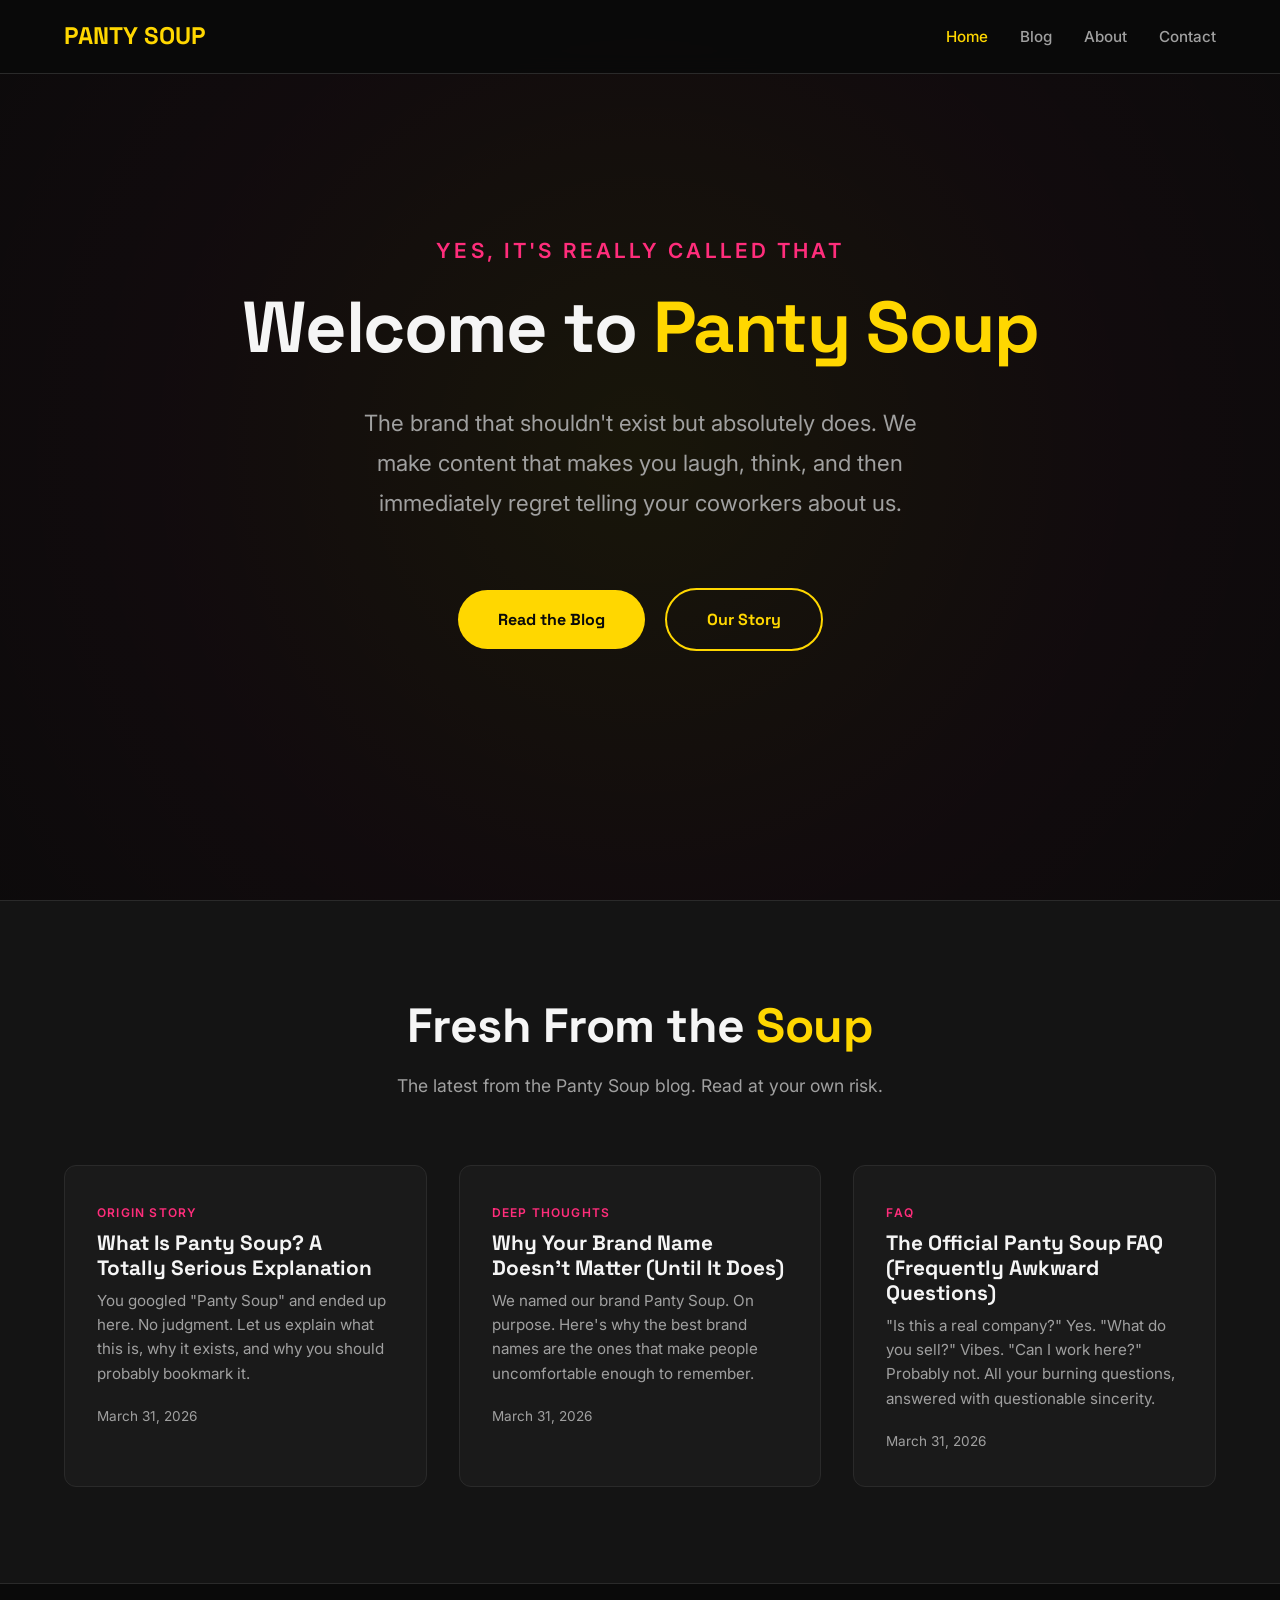
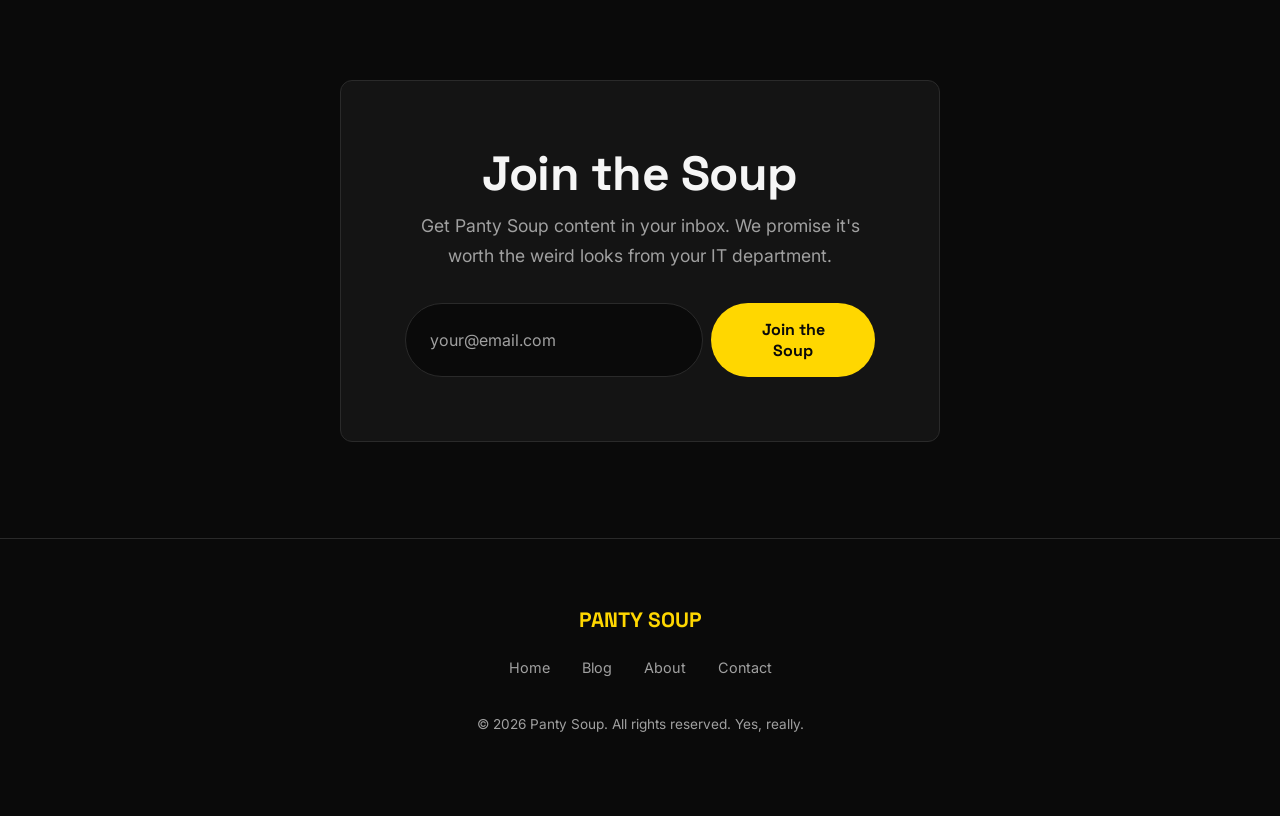
==== index.html @ 55fd9676 "Initial launch: Panty Soup brand site with homepage, about, blog, 3 seed posts, SEO infrastructure" ====
<!DOCTYPE html>
<html lang="en">
<head>
  <meta charset="UTF-8">
  <meta name="viewport" content="width=device-width, initial-scale=1.0">
  <title>Panty Soup — The Internet's Most Unhinged Brand</title>
  <meta name="description" content="Panty Soup is the brand that shouldn't exist but absolutely does. Comedy, chaos, and content that makes you question everything. Welcome to the soup.">
  <meta name="keywords" content="panty soup, comedy brand, funny content, humor, absurdist comedy, memes">
  <link rel="canonical" href="https://pantysoup.co/">

  <!-- OpenGraph -->
  <meta property="og:title" content="Panty Soup — The Internet's Most Unhinged Brand">
  <meta property="og:description" content="The brand that shouldn't exist but absolutely does. Comedy, chaos, and content that makes you question everything.">
  <meta property="og:url" content="https://pantysoup.co/">
  <meta property="og:type" content="website">
  <meta property="og:site_name" content="Panty Soup">

  <!-- Twitter Card -->
  <meta name="twitter:card" content="summary_large_image">
  <meta name="twitter:title" content="Panty Soup — The Internet's Most Unhinged Brand">
  <meta name="twitter:description" content="The brand that shouldn't exist but absolutely does. Comedy, chaos, and content that makes you question everything.">

  <!-- Fonts -->
  <link rel="preconnect" href="https://fonts.googleapis.com">
  <link rel="preconnect" href="https://fonts.gstatic.com" crossorigin>
  <link href="https://fonts.googleapis.com/css2?family=Inter:wght@400;500;600&family=Space+Grotesk:wght@500;700&display=swap" rel="stylesheet">

  <link rel="stylesheet" href="styles.css">
</head>
<body>

  <!-- Navigation -->
  <nav class="nav" aria-label="Main navigation">
    <div class="container nav__inner">
      <a href="/" class="nav__logo" aria-label="Panty Soup Home">PANTY SOUP</a>
      <ul class="nav__links">
        <li><a href="/" class="active">Home</a></li>
        <li><a href="/blog/">Blog</a></li>
        <li><a href="/about.html">About</a></li>
        <li><a href="/contact.html">Contact</a></li>
      </ul>
      <button class="nav__hamburger" aria-label="Toggle navigation menu" aria-expanded="false">
        <span></span>
        <span></span>
        <span></span>
      </button>
    </div>
  </nav>

  <!-- Hero -->
  <section class="hero">
    <div class="container hero__content">
      <p class="hero__tagline">Yes, it's really called that</p>
      <h1 class="hero__title">Welcome to <span class="highlight">Panty Soup</span></h1>
      <p class="hero__subtitle">
        The brand that shouldn't exist but absolutely does.
        We make content that makes you laugh, think, and then immediately
        regret telling your coworkers about us.
      </p>
      <a href="/blog/" class="btn btn--primary">Read the Blog</a>
      <a href="/about.html" class="btn btn--outline" style="margin-left: 1rem;">Our Story</a>
    </div>
  </section>

  <!-- Featured Posts -->
  <section class="featured">
    <div class="container">
      <div class="featured__header">
        <h2>Fresh From the <span class="highlight">Soup</span></h2>
        <p class="text-muted mt-sm">The latest from the Panty Soup blog. Read at your own risk.</p>
      </div>
      <div class="blog-grid">

        <article class="blog-card">
          <div class="blog-card__content">
            <span class="blog-card__tag">Origin Story</span>
            <h3 class="blog-card__title">
              <a href="/blog/what-is-panty-soup.html">What Is Panty Soup? A Totally Serious Explanation</a>
            </h3>
            <p class="blog-card__excerpt">
              You googled "Panty Soup" and ended up here. No judgment. Let us explain what this is, why it exists, and why you should probably bookmark it.
            </p>
            <span class="blog-card__meta">March 31, 2026</span>
          </div>
        </article>

        <article class="blog-card">
          <div class="blog-card__content">
            <span class="blog-card__tag">Deep Thoughts</span>
            <h3 class="blog-card__title">
              <a href="/blog/why-brand-names-dont-matter.html">Why Your Brand Name Doesn't Matter (Until It Does)</a>
            </h3>
            <p class="blog-card__excerpt">
              We named our brand Panty Soup. On purpose. Here's why the best brand names are the ones that make people uncomfortable enough to remember.
            </p>
            <span class="blog-card__meta">March 31, 2026</span>
          </div>
        </article>

        <article class="blog-card">
          <div class="blog-card__content">
            <span class="blog-card__tag">FAQ</span>
            <h3 class="blog-card__title">
              <a href="/blog/panty-soup-faq.html">The Official Panty Soup FAQ (Frequently Awkward Questions)</a>
            </h3>
            <p class="blog-card__excerpt">
              "Is this a real company?" Yes. "What do you sell?" Vibes. "Can I work here?" Probably not. All your burning questions, answered with questionable sincerity.
            </p>
            <span class="blog-card__meta">March 31, 2026</span>
          </div>
        </article>

      </div>
    </div>
  </section>

  <!-- Email Signup -->
  <section>
    <div class="container">
      <div class="signup">
        <h2 class="signup__title">Join the Soup</h2>
        <p class="signup__subtitle">Get Panty Soup content in your inbox. We promise it's worth the weird looks from your IT department.</p>
        <form class="signup__form" action="https://formspree.io/f/YOUR_FORM_ID" method="POST">
          <input type="email" name="email" class="signup__input" placeholder="your@email.com" required aria-label="Email address">
          <button type="submit" class="btn btn--primary">Join the Soup</button>
        </form>
      </div>
    </div>
  </section>

  <!-- Footer -->
  <footer class="footer">
    <div class="container">
      <p class="footer__brand">PANTY SOUP</p>
      <ul class="footer__links">
        <li><a href="/">Home</a></li>
        <li><a href="/blog/">Blog</a></li>
        <li><a href="/about.html">About</a></li>
        <li><a href="/contact.html">Contact</a></li>
      </ul>
      <p class="footer__copy">&copy; <span id="year"></span> Panty Soup. All rights reserved. Yes, really.</p>
    </div>
  </footer>

  <script src="script.js"></script>
</body>
</html>
---- styles.css ----
/* ============================================
   PANTY SOUP — Brand Design System
   ============================================ */

/* CSS Custom Properties */
:root {
  --color-bg: #0a0a0a;
  --color-bg-alt: #141414;
  --color-bg-card: #1a1a1a;
  --color-text: #f5f5f5;
  --color-text-muted: #a0a0a0;
  --color-primary: #FFD700;
  --color-accent: #FF2D7B;
  --color-border: #2a2a2a;
  --font-display: 'Space Grotesk', sans-serif;
  --font-body: 'Inter', sans-serif;
  --max-width: 1200px;
  --max-width-content: 800px;
  --spacing-xs: 0.5rem;
  --spacing-sm: 1rem;
  --spacing-md: 2rem;
  --spacing-lg: 4rem;
  --spacing-xl: 6rem;
  --radius: 12px;
  --transition: 0.3s ease;
}

/* Reset */
*, *::before, *::after {
  margin: 0;
  padding: 0;
  box-sizing: border-box;
}

html {
  scroll-behavior: smooth;
  font-size: 16px;
}

body {
  font-family: var(--font-body);
  background-color: var(--color-bg);
  color: var(--color-text);
  line-height: 1.7;
  -webkit-font-smoothing: antialiased;
  -moz-osx-font-smoothing: grayscale;
}

img {
  max-width: 100%;
  height: auto;
  display: block;
}

a {
  color: var(--color-primary);
  text-decoration: none;
  transition: color var(--transition);
}

a:hover {
  color: var(--color-accent);
}

/* ============================================
   Typography
   ============================================ */

h1, h2, h3, h4 {
  font-family: var(--font-display);
  font-weight: 700;
  line-height: 1.2;
}

h1 {
  font-size: clamp(2.5rem, 6vw, 4.5rem);
  letter-spacing: -0.02em;
}

h2 {
  font-size: clamp(1.8rem, 4vw, 3rem);
  letter-spacing: -0.01em;
}

h3 {
  font-size: clamp(1.3rem, 2.5vw, 1.8rem);
}

p {
  font-size: 1.1rem;
  margin-bottom: var(--spacing-sm);
}

/* ============================================
   Layout
   ============================================ */

.container {
  width: 90%;
  max-width: var(--max-width);
  margin: 0 auto;
}

.container--narrow {
  max-width: var(--max-width-content);
}

section {
  padding: var(--spacing-xl) 0;
}

/* ============================================
   Navigation
   ============================================ */

.nav {
  position: fixed;
  top: 0;
  left: 0;
  right: 0;
  z-index: 1000;
  background-color: rgba(10, 10, 10, 0.95);
  backdrop-filter: blur(10px);
  -webkit-backdrop-filter: blur(10px);
  border-bottom: 1px solid var(--color-border);
  padding: var(--spacing-sm) 0;
}

.nav__inner {
  display: flex;
  justify-content: space-between;
  align-items: center;
}

.nav__logo {
  font-family: var(--font-display);
  font-size: 1.5rem;
  font-weight: 700;
  color: var(--color-primary);
  text-decoration: none;
}

.nav__logo:hover {
  color: var(--color-accent);
}

.nav__links {
  display: flex;
  list-style: none;
  gap: var(--spacing-md);
}

.nav__links a {
  color: var(--color-text-muted);
  font-size: 0.95rem;
  font-weight: 500;
  text-decoration: none;
  transition: color var(--transition);
}

.nav__links a:hover,
.nav__links a.active {
  color: var(--color-primary);
}

.nav__hamburger {
  display: none;
  flex-direction: column;
  gap: 5px;
  background: none;
  border: none;
  cursor: pointer;
  padding: 5px;
}

.nav__hamburger span {
  display: block;
  width: 25px;
  height: 2px;
  background-color: var(--color-text);
  transition: all var(--transition);
}

/* Mobile nav */
@media (max-width: 768px) {
  .nav__hamburger {
    display: flex;
  }

  .nav__links {
    position: fixed;
    top: 60px;
    left: 0;
    right: 0;
    bottom: 0;
    background-color: var(--color-bg);
    flex-direction: column;
    align-items: center;
    justify-content: center;
    gap: var(--spacing-lg);
    transform: translateX(100%);
    transition: transform var(--transition);
  }

  .nav__links.active {
    transform: translateX(0);
  }

  .nav__links a {
    font-size: 1.5rem;
  }

  .nav__hamburger.active span:nth-child(1) {
    transform: rotate(45deg) translate(5px, 5px);
  }

  .nav__hamburger.active span:nth-child(2) {
    opacity: 0;
  }

  .nav__hamburger.active span:nth-child(3) {
    transform: rotate(-45deg) translate(5px, -5px);
  }
}

/* ============================================
   Hero Section
   ============================================ */

.hero {
  min-height: 100vh;
  display: flex;
  align-items: center;
  justify-content: center;
  text-align: center;
  padding-top: 80px;
  position: relative;
  overflow: hidden;
}

.hero::before {
  content: '';
  position: absolute;
  top: -50%;
  left: -50%;
  width: 200%;
  height: 200%;
  background: radial-gradient(
    circle at 50% 50%,
    rgba(255, 215, 0, 0.06) 0%,
    rgba(255, 45, 123, 0.03) 30%,
    transparent 60%
  );
  animation: hero-glow 8s ease-in-out infinite alternate;
}

@keyframes hero-glow {
  0% { transform: translate(0, 0); }
  100% { transform: translate(2%, -2%); }
}

.hero__content {
  position: relative;
  z-index: 1;
}

.hero__tagline {
  font-size: clamp(1rem, 2vw, 1.3rem);
  color: var(--color-accent);
  font-weight: 600;
  text-transform: uppercase;
  letter-spacing: 0.15em;
  margin-bottom: var(--spacing-sm);
}

.hero__title {
  margin-bottom: var(--spacing-md);
}

.hero__title .highlight {
  color: var(--color-primary);
}

.hero__subtitle {
  font-size: clamp(1.1rem, 2vw, 1.4rem);
  color: var(--color-text-muted);
  max-width: 600px;
  margin: 0 auto var(--spacing-lg);
  line-height: 1.8;
}

/* ============================================
   Buttons & CTAs
   ============================================ */

.btn {
  display: inline-block;
  padding: 1rem 2.5rem;
  border-radius: 50px;
  font-family: var(--font-display);
  font-weight: 700;
  font-size: 1rem;
  text-decoration: none;
  transition: all var(--transition);
  cursor: pointer;
  border: none;
}

.btn--primary {
  background-color: var(--color-primary);
  color: var(--color-bg);
}

.btn--primary:hover {
  background-color: var(--color-accent);
  color: #fff;
  transform: translateY(-2px);
  box-shadow: 0 8px 25px rgba(255, 45, 123, 0.3);
}

.btn--outline {
  background: transparent;
  border: 2px solid var(--color-primary);
  color: var(--color-primary);
}

.btn--outline:hover {
  background-color: var(--color-primary);
  color: var(--color-bg);
  transform: translateY(-2px);
}

/* ============================================
   Email Signup
   ============================================ */

.signup {
  background-color: var(--color-bg-alt);
  border: 1px solid var(--color-border);
  border-radius: var(--radius);
  padding: var(--spacing-lg);
  text-align: center;
  max-width: 600px;
  margin: 0 auto;
}

.signup__title {
  margin-bottom: var(--spacing-xs);
}

.signup__subtitle {
  color: var(--color-text-muted);
  margin-bottom: var(--spacing-md);
}

.signup__form {
  display: flex;
  gap: var(--spacing-xs);
}

.signup__input {
  flex: 1;
  padding: 1rem 1.5rem;
  border-radius: 50px;
  border: 1px solid var(--color-border);
  background-color: var(--color-bg);
  color: var(--color-text);
  font-family: var(--font-body);
  font-size: 1rem;
  outline: none;
  transition: border-color var(--transition);
}

.signup__input:focus {
  border-color: var(--color-primary);
}

.signup__input::placeholder {
  color: var(--color-text-muted);
}

@media (max-width: 500px) {
  .signup__form {
    flex-direction: column;
  }

  .signup__form .btn {
    width: 100%;
  }
}

/* ============================================
   Blog Cards
   ============================================ */

.blog-grid {
  display: grid;
  grid-template-columns: repeat(auto-fill, minmax(340px, 1fr));
  gap: var(--spacing-md);
}

.blog-card {
  background-color: var(--color-bg-card);
  border: 1px solid var(--color-border);
  border-radius: var(--radius);
  overflow: hidden;
  transition: all var(--transition);
}

.blog-card:hover {
  border-color: var(--color-primary);
  transform: translateY(-4px);
  box-shadow: 0 12px 40px rgba(255, 215, 0, 0.08);
}

.blog-card__image {
  width: 100%;
  height: 200px;
  object-fit: cover;
  background-color: var(--color-bg-alt);
}

.blog-card__content {
  padding: var(--spacing-md);
}

.blog-card__tag {
  display: inline-block;
  font-size: 0.75rem;
  font-weight: 600;
  text-transform: uppercase;
  letter-spacing: 0.1em;
  color: var(--color-accent);
  margin-bottom: var(--spacing-xs);
}

.blog-card__title {
  font-size: 1.3rem;
  margin-bottom: var(--spacing-xs);
}

.blog-card__title a {
  color: var(--color-text);
  text-decoration: none;
}

.blog-card__title a:hover {
  color: var(--color-primary);
}

.blog-card__excerpt {
  color: var(--color-text-muted);
  font-size: 0.95rem;
  line-height: 1.6;
  margin-bottom: var(--spacing-sm);
}

.blog-card__meta {
  font-size: 0.85rem;
  color: var(--color-text-muted);
}

/* ============================================
   Blog Post (Article Page)
   ============================================ */

.article {
  padding-top: 120px;
  padding-bottom: var(--spacing-xl);
}

.article__header {
  text-align: center;
  margin-bottom: var(--spacing-lg);
}

.article__tag {
  display: inline-block;
  font-size: 0.8rem;
  font-weight: 600;
  text-transform: uppercase;
  letter-spacing: 0.1em;
  color: var(--color-accent);
  margin-bottom: var(--spacing-sm);
}

.article__title {
  margin-bottom: var(--spacing-sm);
}

.article__meta {
  color: var(--color-text-muted);
  font-size: 0.95rem;
}

.article__body {
  font-size: 1.1rem;
  line-height: 1.9;
}

.article__body h2 {
  margin-top: var(--spacing-lg);
  margin-bottom: var(--spacing-sm);
}

.article__body h3 {
  margin-top: var(--spacing-md);
  margin-bottom: var(--spacing-xs);
}

.article__body p {
  margin-bottom: var(--spacing-md);
}

.article__body ul,
.article__body ol {
  margin-bottom: var(--spacing-md);
  padding-left: var(--spacing-md);
}

.article__body li {
  margin-bottom: var(--spacing-xs);
}

.article__body blockquote {
  border-left: 3px solid var(--color-primary);
  padding-left: var(--spacing-md);
  margin: var(--spacing-md) 0;
  color: var(--color-text-muted);
  font-style: italic;
}

/* ============================================
   Featured Section
   ============================================ */

.featured {
  background-color: var(--color-bg-alt);
  border-top: 1px solid var(--color-border);
  border-bottom: 1px solid var(--color-border);
}

.featured__header {
  text-align: center;
  margin-bottom: var(--spacing-lg);
}

.featured__header h2 .highlight {
  color: var(--color-primary);
}

/* ============================================
   About Section / Page
   ============================================ */

.about-hero {
  padding-top: 120px;
  text-align: center;
}

.about-hero__title .highlight {
  color: var(--color-primary);
}

.about-content {
  font-size: 1.15rem;
  line-height: 1.9;
}

.about-content p {
  margin-bottom: var(--spacing-md);
}

/* ============================================
   Contact
   ============================================ */

.contact-form {
  max-width: 600px;
  margin: 0 auto;
}

.form-group {
  margin-bottom: var(--spacing-md);
}

.form-group label {
  display: block;
  font-weight: 600;
  margin-bottom: var(--spacing-xs);
  color: var(--color-text);
}

.form-group input,
.form-group textarea {
  width: 100%;
  padding: 1rem;
  border-radius: var(--radius);
  border: 1px solid var(--color-border);
  background-color: var(--color-bg-alt);
  color: var(--color-text);
  font-family: var(--font-body);
  font-size: 1rem;
  outline: none;
  transition: border-color var(--transition);
}

.form-group input:focus,
.form-group textarea:focus {
  border-color: var(--color-primary);
}

.form-group textarea {
  min-height: 150px;
  resize: vertical;
}

/* ============================================
   Footer
   ============================================ */

.footer {
  border-top: 1px solid var(--color-border);
  padding: var(--spacing-lg) 0;
  text-align: center;
}

.footer__brand {
  font-family: var(--font-display);
  font-size: 1.3rem;
  font-weight: 700;
  color: var(--color-primary);
  margin-bottom: var(--spacing-sm);
}

.footer__links {
  list-style: none;
  display: flex;
  justify-content: center;
  gap: var(--spacing-md);
  margin-bottom: var(--spacing-md);
}

.footer__links a {
  color: var(--color-text-muted);
  font-size: 0.9rem;
}

.footer__links a:hover {
  color: var(--color-primary);
}

.footer__copy {
  color: var(--color-text-muted);
  font-size: 0.85rem;
}

/* ============================================
   404 Page
   ============================================ */

.four-oh-four {
  min-height: 100vh;
  display: flex;
  align-items: center;
  justify-content: center;
  text-align: center;
}

.four-oh-four__code {
  font-family: var(--font-display);
  font-size: clamp(6rem, 15vw, 12rem);
  font-weight: 700;
  color: var(--color-primary);
  line-height: 1;
  margin-bottom: var(--spacing-sm);
}

.four-oh-four__message {
  font-size: 1.3rem;
  color: var(--color-text-muted);
  margin-bottom: var(--spacing-md);
}

/* ============================================
   Page Header (for inner pages)
   ============================================ */

.page-header {
  padding-top: 120px;
  padding-bottom: var(--spacing-lg);
  text-align: center;
}

.page-header__title .highlight {
  color: var(--color-primary);
}

.page-header__subtitle {
  color: var(--color-text-muted);
  font-size: 1.2rem;
  margin-top: var(--spacing-sm);
}

/* ============================================
   Utility Classes
   ============================================ */

.text-center { text-align: center; }
.text-muted { color: var(--color-text-muted); }
.mt-sm { margin-top: var(--spacing-sm); }
.mt-md { margin-top: var(--spacing-md); }
.mt-lg { margin-top: var(--spacing-lg); }
.mb-sm { margin-bottom: var(--spacing-sm); }
.mb-md { margin-bottom: var(--spacing-md); }
.mb-lg { margin-bottom: var(--spacing-lg); }

/* ============================================
   Responsive
   ============================================ */

@media (max-width: 768px) {
  section {
    padding: var(--spacing-lg) 0;
  }

  .signup {
    padding: var(--spacing-md);
  }

  .blog-grid {
    grid-template-columns: 1fr;
  }

  .footer__links {
    flex-direction: column;
    gap: var(--spacing-sm);
  }
}
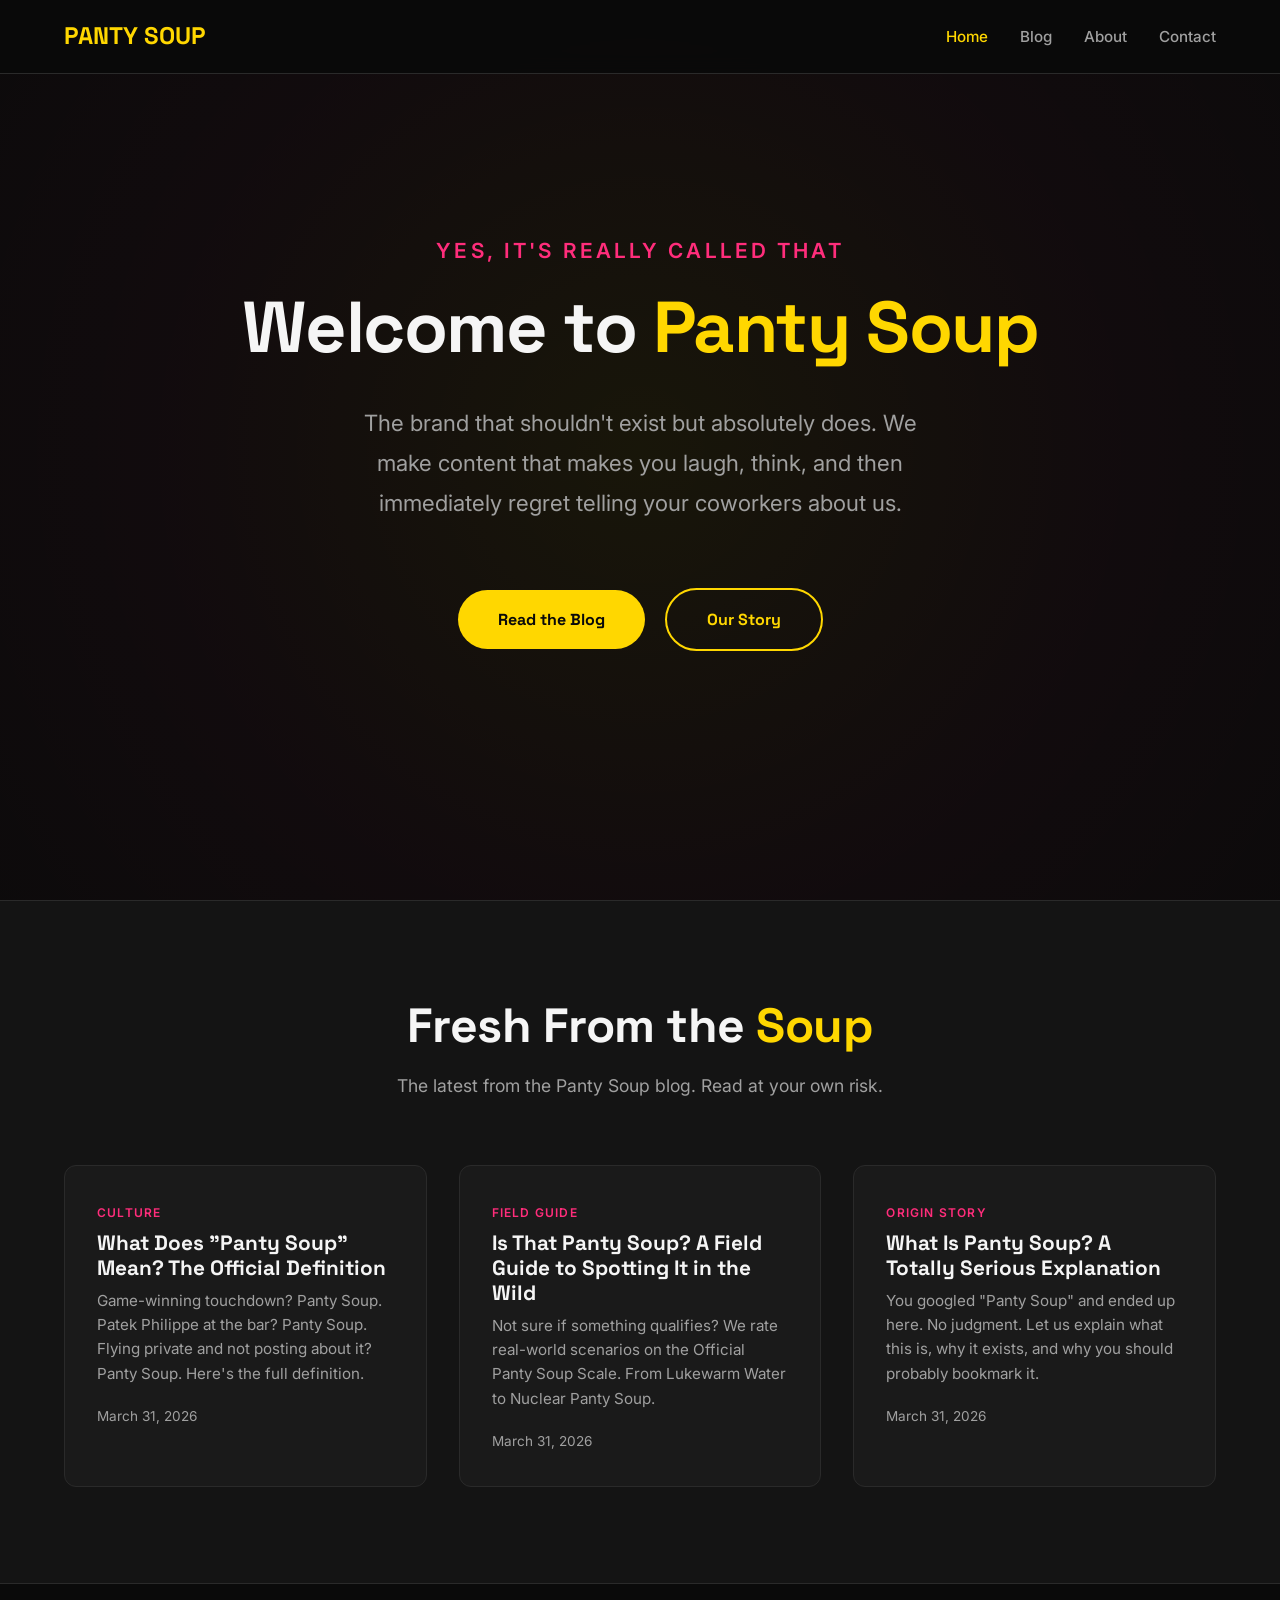
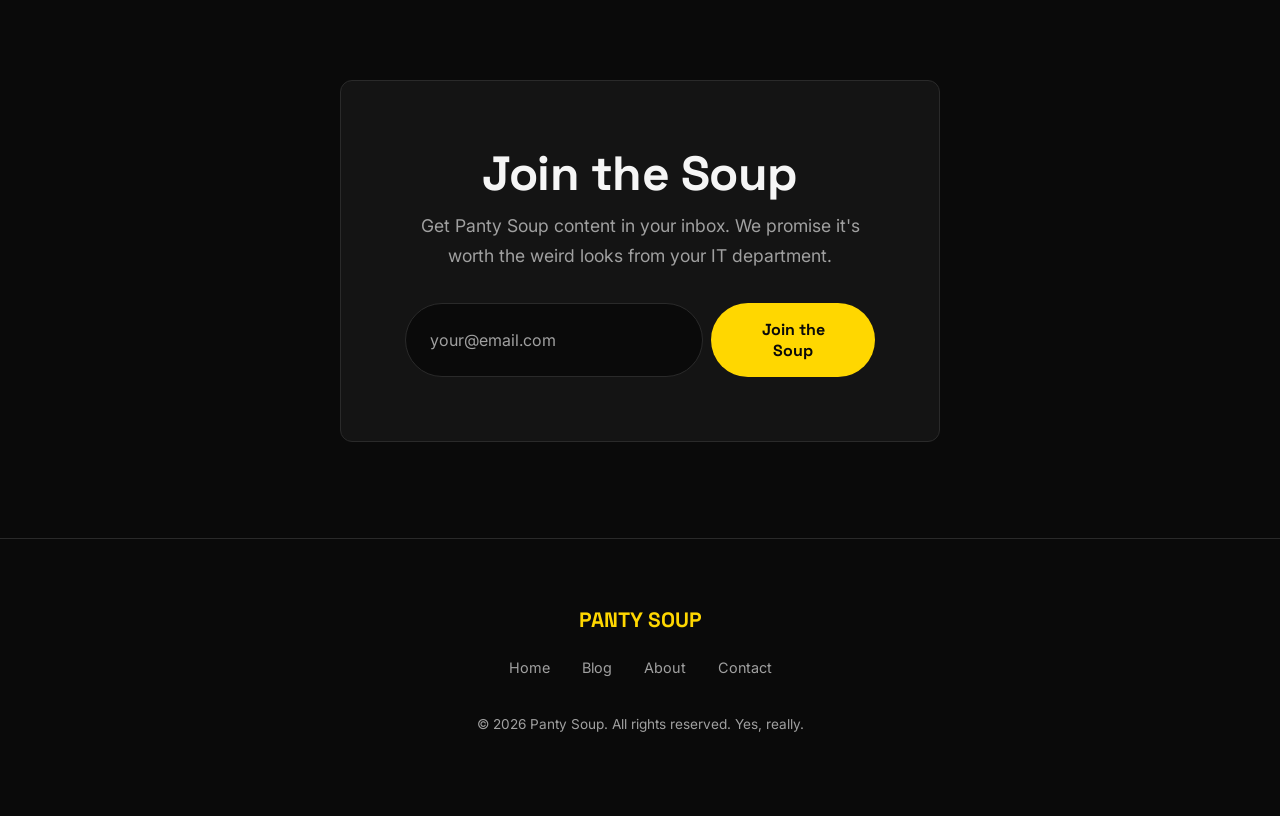
==== commit 33777bcd: "Add 2 new blog posts: Panty Soup definition and field guide, update homepage and sitemap" ====
--- a/index.html
+++ b/index.html
@@ -73,12 +73,12 @@
 
         <article class="blog-card">
           <div class="blog-card__content">
-            <span class="blog-card__tag">Origin Story</span>
+            <span class="blog-card__tag">Culture</span>
             <h3 class="blog-card__title">
-              <a href="/blog/what-is-panty-soup.html">What Is Panty Soup? A Totally Serious Explanation</a>
+              <a href="/blog/what-does-panty-soup-mean.html">What Does "Panty Soup" Mean? The Official Definition</a>
             </h3>
             <p class="blog-card__excerpt">
-              You googled "Panty Soup" and ended up here. No judgment. Let us explain what this is, why it exists, and why you should probably bookmark it.
+              Game-winning touchdown? Panty Soup. Patek Philippe at the bar? Panty Soup. Flying private and not posting about it? Panty Soup. Here's the full definition.
             </p>
             <span class="blog-card__meta">March 31, 2026</span>
           </div>
@@ -86,12 +86,12 @@
 
         <article class="blog-card">
           <div class="blog-card__content">
-            <span class="blog-card__tag">Deep Thoughts</span>
+            <span class="blog-card__tag">Field Guide</span>
             <h3 class="blog-card__title">
-              <a href="/blog/why-brand-names-dont-matter.html">Why Your Brand Name Doesn't Matter (Until It Does)</a>
+              <a href="/blog/is-that-panty-soup.html">Is That Panty Soup? A Field Guide to Spotting It in the Wild</a>
             </h3>
             <p class="blog-card__excerpt">
-              We named our brand Panty Soup. On purpose. Here's why the best brand names are the ones that make people uncomfortable enough to remember.
+              Not sure if something qualifies? We rate real-world scenarios on the Official Panty Soup Scale. From Lukewarm Water to Nuclear Panty Soup.
             </p>
             <span class="blog-card__meta">March 31, 2026</span>
           </div>
@@ -99,12 +99,12 @@
 
         <article class="blog-card">
           <div class="blog-card__content">
-            <span class="blog-card__tag">FAQ</span>
+            <span class="blog-card__tag">Origin Story</span>
             <h3 class="blog-card__title">
-              <a href="/blog/panty-soup-faq.html">The Official Panty Soup FAQ (Frequently Awkward Questions)</a>
+              <a href="/blog/what-is-panty-soup.html">What Is Panty Soup? A Totally Serious Explanation</a>
             </h3>
             <p class="blog-card__excerpt">
-              "Is this a real company?" Yes. "What do you sell?" Vibes. "Can I work here?" Probably not. All your burning questions, answered with questionable sincerity.
+              You googled "Panty Soup" and ended up here. No judgment. Let us explain what this is, why it exists, and why you should probably bookmark it.
             </p>
             <span class="blog-card__meta">March 31, 2026</span>
           </div>
